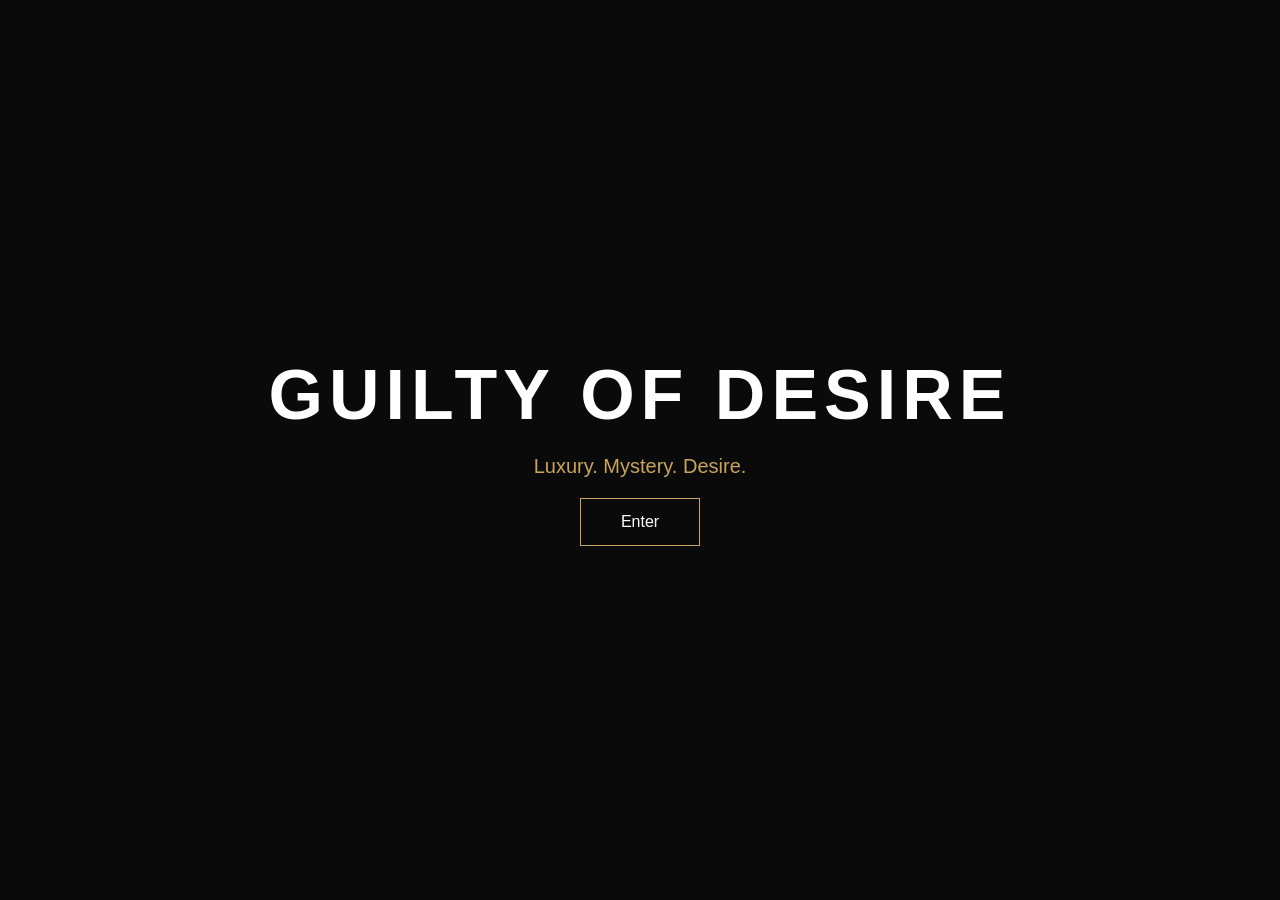
==== index.html @ ef9a3c9b "first website version" ====
<!DOCTYPE html>
<html>
<head>
  <title>Guilty of Desire</title>
  <link rel="stylesheet" href="style.css">
</head>
<body>
  <section class="hero">
    <h1>Guilty of Desire</h1>
    <p>Luxury. Mystery. Desire.</p>
    <button>Enter</button>
  </section>

  <script src="script.js"></script>
</body>
</html>
---- style.css ----
* {
  margin: 0;
  padding: 0;
  box-sizing: border-box;
}

body {
  background: #0a0a0a;
  color: white;
  font-family: 'Segoe UI', sans-serif;
}

.hero {
  height: 100vh;
  display: flex;
  flex-direction: column;
  justify-content: center;
  align-items: center;
  gap: 20px;
  text-align: center;
}

h1 {
  font-size: 70px;
  letter-spacing: 6px;
  text-transform: uppercase;
}

p {
  color: #c9a45c;
  font-size: 20px;
}

button {
  padding: 14px 40px;
  border: 1px solid #c9a45c;
  background: transparent;
  color: white;
  font-size: 16px;
  cursor: pointer;
  transition: 0.3s ease;
}

button:hover {
  background: #c9a45c;
  color: black;
}
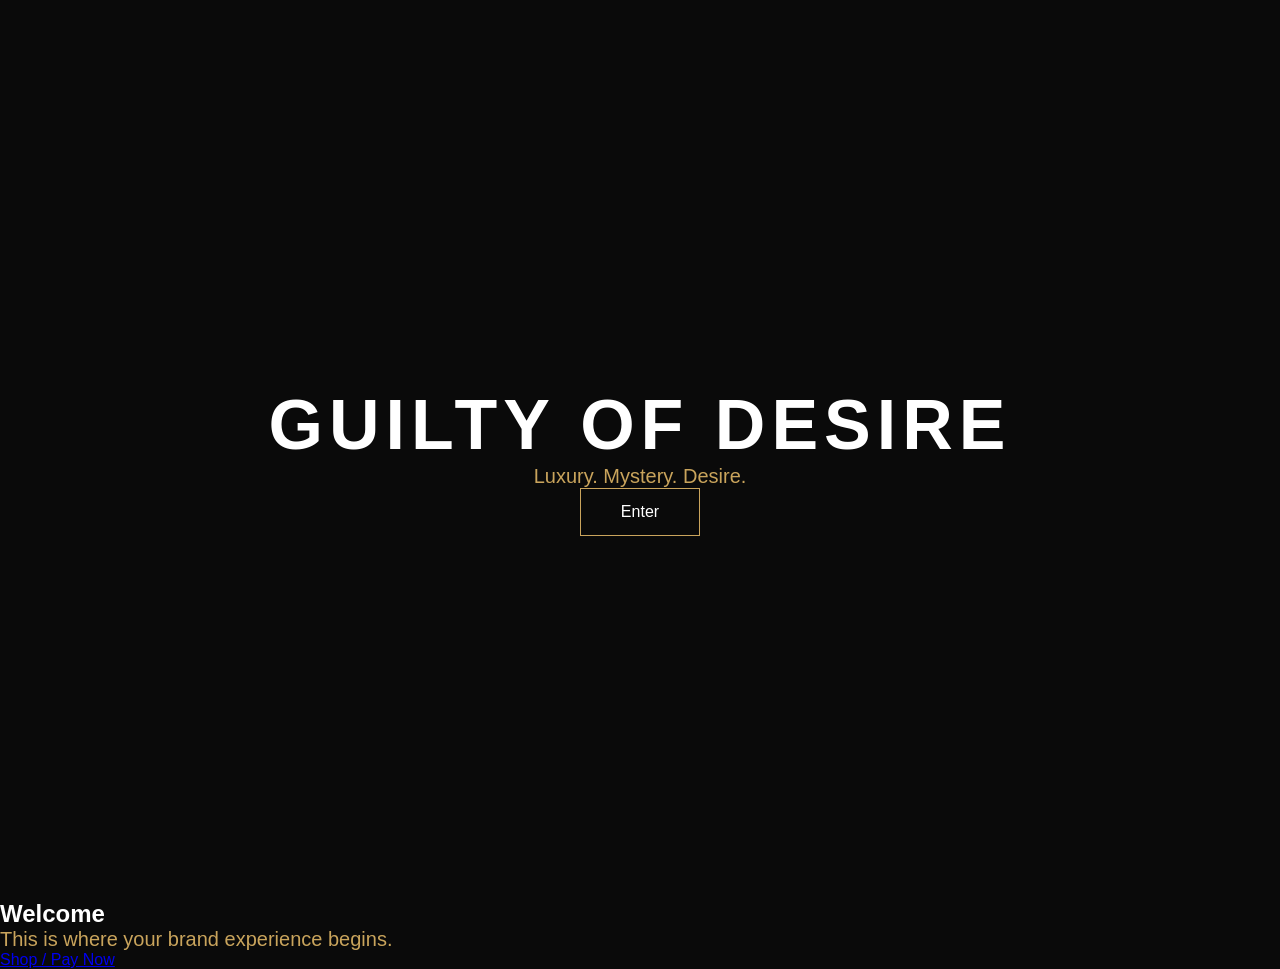
==== commit 02bf7f05: "luxury redesign" ====
--- a/index.html
+++ b/index.html
@@ -1,16 +1,32 @@
 <!DOCTYPE html>
-<html>
+<html lang="en">
 <head>
+  <meta charset="UTF-8">
   <title>Guilty of Desire</title>
   <link rel="stylesheet" href="style.css">
+
+  <!-- Google Font -->
+  <link href="https://fonts.googleapis.com/css2?family=Playfair+Display:wght@500;700&display=swap" rel="stylesheet">
 </head>
 <body>
+
   <section class="hero">
-    <h1>Guilty of Desire</h1>
-    <p>Luxury. Mystery. Desire.</p>
-    <button>Enter</button>
+    <div class="overlay"></div>
+
+    <div class="content">
+      <h1>Guilty of Desire</h1>
+      <p>Luxury. Mystery. Desire.</p>
+      <button id="enterBtn">Enter</button>
+    </div>
+  </section>
+
+  <section class="next-section">
+    <h2>Welcome</h2>
+    <p>This is where your brand experience begins.</p>
   </section>
 
   <script src="script.js"></script>
 </body>
-</html>+</html><a href="YOUR_STRIPE_LINK" class="pay-btn">
+  Shop / Pay Now
+</a>
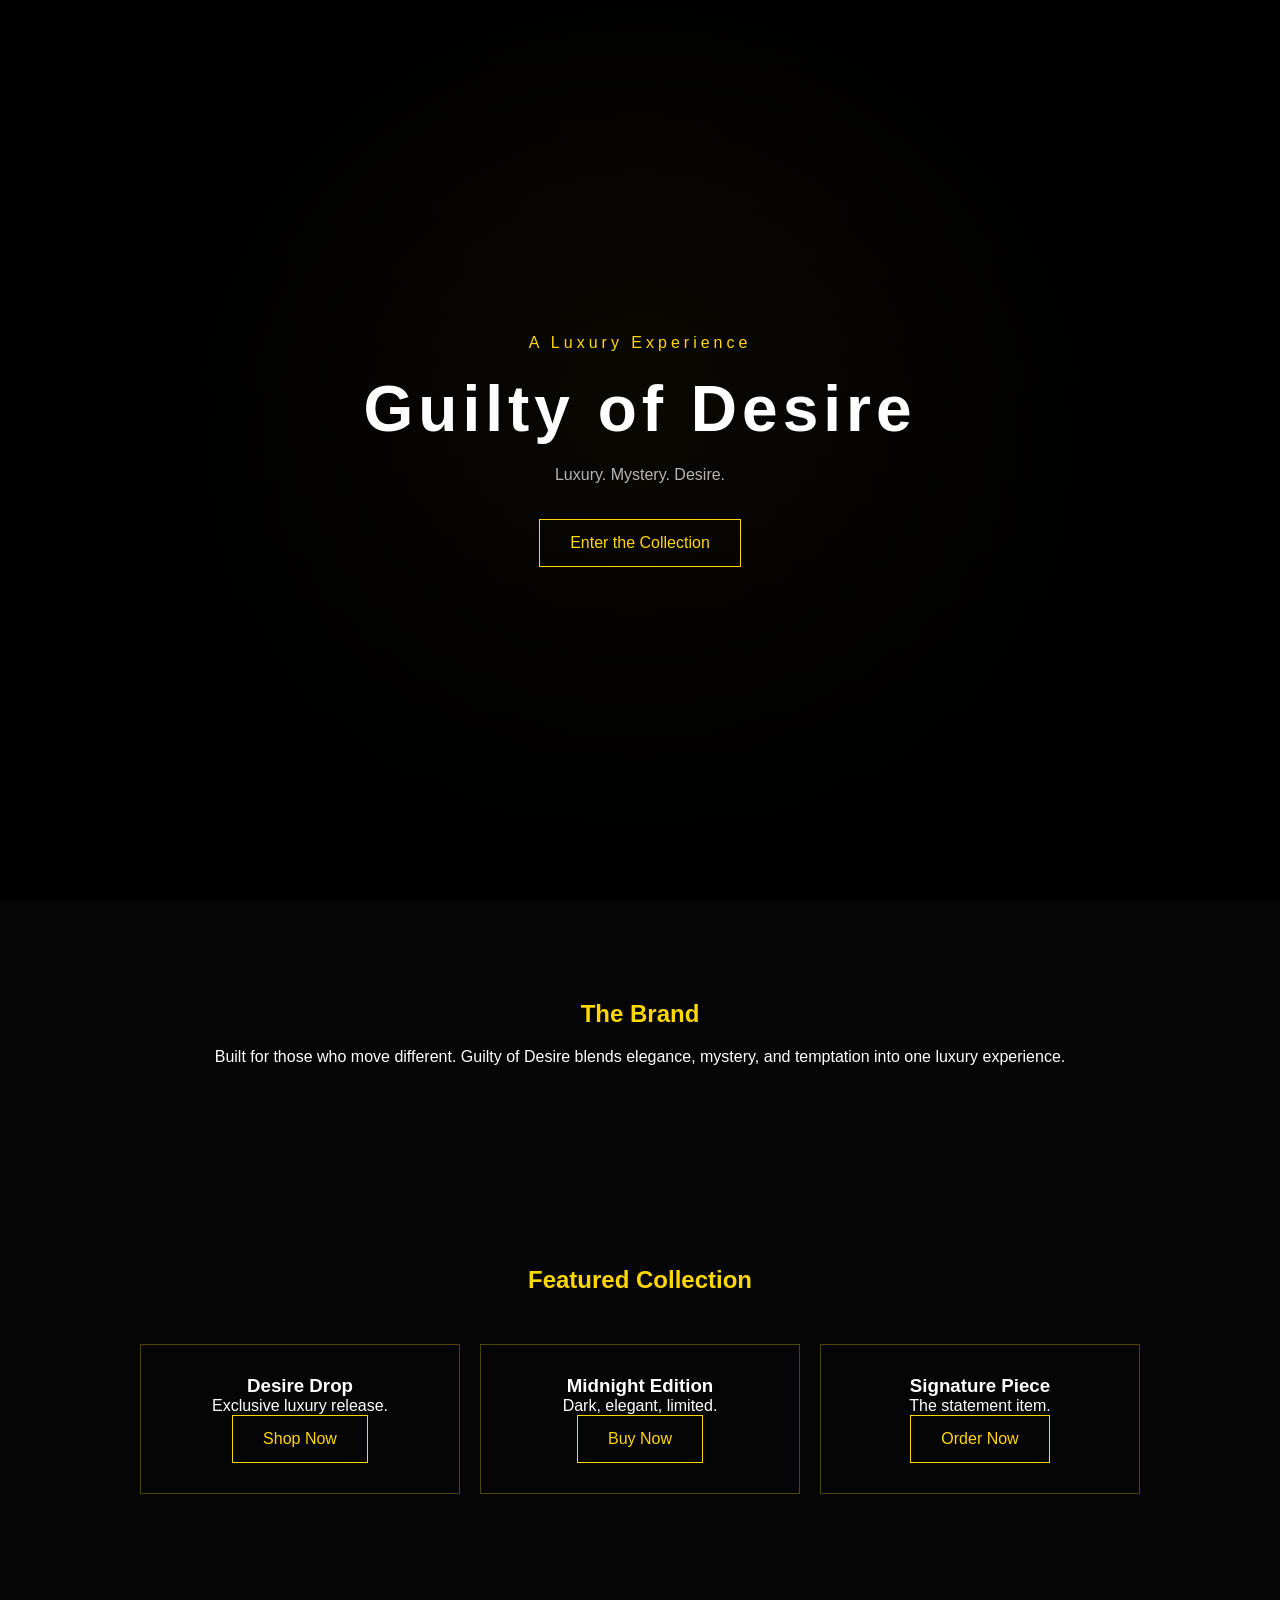
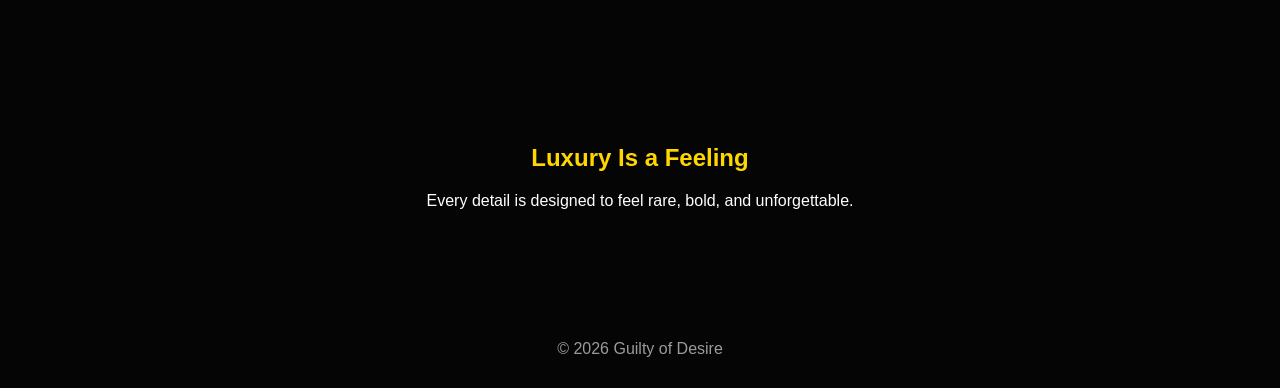
==== commit 6ae8c587: "final design update" ====
--- a/index.html
+++ b/index.html
@@ -1,32 +1,70 @@
 <!DOCTYPE html>
 <html lang="en">
 <head>
-  <meta charset="UTF-8">
+  <meta charset="UTF-8" />
+  <meta name="viewport" content="width=device-width, initial-scale=1.0"/>
   <title>Guilty of Desire</title>
-  <link rel="stylesheet" href="style.css">
+  <link rel="stylesheet" href="style.css" />
+</head>
 
-  <!-- Google Font -->
-  <link href="https://fonts.googleapis.com/css2?family=Playfair+Display:wght@500;700&display=swap" rel="stylesheet">
-</head>
 <body>
 
+  <!-- HERO -->
   <section class="hero">
-    <div class="overlay"></div>
-
-    <div class="content">
+    <div class="hero-content">
+      <p class="eyebrow">A Luxury Experience</p>
       <h1>Guilty of Desire</h1>
-      <p>Luxury. Mystery. Desire.</p>
-      <button id="enterBtn">Enter</button>
+      <p class="tagline">Luxury. Mystery. Desire.</p>
+      <a href="#collection" class="main-btn">Enter the Collection</a>
     </div>
   </section>
 
-  <section class="next-section">
-    <h2>Welcome</h2>
-    <p>This is where your brand experience begins.</p>
+  <!-- BRAND -->
+  <section class="section reveal">
+    <h2>The Brand</h2>
+    <p>
+      Built for those who move different. Guilty of Desire blends elegance,
+      mystery, and temptation into one luxury experience.
+    </p>
   </section>
+
+  <!-- PRODUCTS -->
+  <section id="collection" class="products reveal">
+    <h2>Featured Collection</h2>
+
+    <div class="product-grid">
+      <div class="product-card">
+        <h3>Desire Drop</h3>
+        <p>Exclusive luxury release.</p>
+        <a href="https://buy.stripe.com/test_link" class="pay-btn">Shop Now</a>
+      </div>
+
+      <div class="product-card">
+        <h3>Midnight Edition</h3>
+        <p>Dark, elegant, limited.</p>
+        <a href="https://buy.stripe.com/test_link" class="pay-btn">Buy Now</a>
+      </div>
+
+      <div class="product-card">
+        <h3>Signature Piece</h3>
+        <p>The statement item.</p>
+        <a href="https://buy.stripe.com/test_link" class="pay-btn">Order Now</a>
+      </div>
+    </div>
+  </section>
+
+  <!-- FINAL SECTION -->
+  <section class="section reveal">
+    <h2>Luxury Is a Feeling</h2>
+    <p>
+      Every detail is designed to feel rare, bold, and unforgettable.
+    </p>
+  </section>
+
+  <footer>
+    <p>© 2026 Guilty of Desire</p>
+  </footer>
 
   <script src="script.js"></script>
 </body>
-</html><a href="YOUR_STRIPE_LINK" class="pay-btn">
-  Shop / Pay Now
-</a>+</html>
--- a/style.css
+++ b/style.css
@@ -4,44 +4,138 @@
   box-sizing: border-box;
 }
 
-body {
-  background: #0a0a0a;
-  color: white;
-  font-family: 'Segoe UI', sans-serif;
+html {
+  scroll-behavior: smooth;
 }
 
+body {
+  background: #050505;
+  color: white;
+  font-family: Arial, sans-serif;
+}
+
+/* HERO */
 .hero {
   height: 100vh;
+  background:
+    linear-gradient(rgba(0,0,0,0.6), rgba(0,0,0,0.95)),
+    radial-gradient(circle at center, #2b2108, #000 60%);
   display: flex;
-  flex-direction: column;
+  align-items: center;
   justify-content: center;
-  align-items: center;
-  gap: 20px;
   text-align: center;
 }
 
-h1 {
-  font-size: 70px;
-  letter-spacing: 6px;
-  text-transform: uppercase;
+.hero-content {
+  animation: fadeUp 1.5s ease forwards;
 }
 
-p {
-  color: #c9a45c;
-  font-size: 20px;
+.eyebrow {
+  color: gold;
+  letter-spacing: 4px;
+  margin-bottom: 20px;
 }
 
-button {
-  padding: 14px 40px;
-  border: 1px solid #c9a45c;
-  background: transparent;
-  color: white;
-  font-size: 16px;
-  cursor: pointer;
+h1 {
+  font-size: 4rem;
+  letter-spacing: 5px;
+}
+
+.tagline {
+  margin: 20px 0 35px;
+  opacity: 0.7;
+}
+
+/* BUTTONS */
+.main-btn,
+.pay-btn {
+  display: inline-block;
+  padding: 14px 30px;
+  border: 1px solid gold;
+  color: gold;
+  text-decoration: none;
   transition: 0.3s ease;
 }
 
-button:hover {
-  background: #c9a45c;
+.main-btn:hover,
+.pay-btn:hover {
+  background: gold;
   color: black;
+  transform: scale(1.05);
+  box-shadow: 0 0 20px rgba(255,215,0,0.4);
+}
+
+/* SECTIONS */
+.section,
+.products {
+  padding: 100px 20px;
+  text-align: center;
+}
+
+.section h2,
+.products h2 {
+  color: gold;
+  margin-bottom: 20px;
+}
+
+/* PRODUCTS */
+.product-grid {
+  max-width: 1000px;
+  margin: 50px auto;
+  display: grid;
+  grid-template-columns: repeat(3, 1fr);
+  gap: 20px;
+}
+
+.product-card {
+  border: 1px solid rgba(255,215,0,0.3);
+  padding: 30px;
+  transition: 0.3s;
+}
+
+.product-card:hover {
+  transform: translateY(-10px);
+  border-color: gold;
+}
+
+/* SCROLL ANIMATION */
+.reveal {
+  opacity: 0;
+  transform: translateY(50px);
+  transition: 1s;
+}
+
+.reveal.active {
+  opacity: 1;
+  transform: translateY(0);
+}
+
+/* FOOTER */
+footer {
+  padding: 30px;
+  text-align: center;
+  opacity: 0.6;
+}
+
+/* ANIMATION */
+@keyframes fadeUp {
+  from {
+    opacity: 0;
+    transform: translateY(40px);
+  }
+  to {
+    opacity: 1;
+    transform: translateY(0);
+  }
+}
+
+/* MOBILE */
+@media (max-width: 768px) {
+  h1 {
+    font-size: 2.5rem;
+  }
+
+  .product-grid {
+    grid-template-columns: 1fr;
+  }
 }
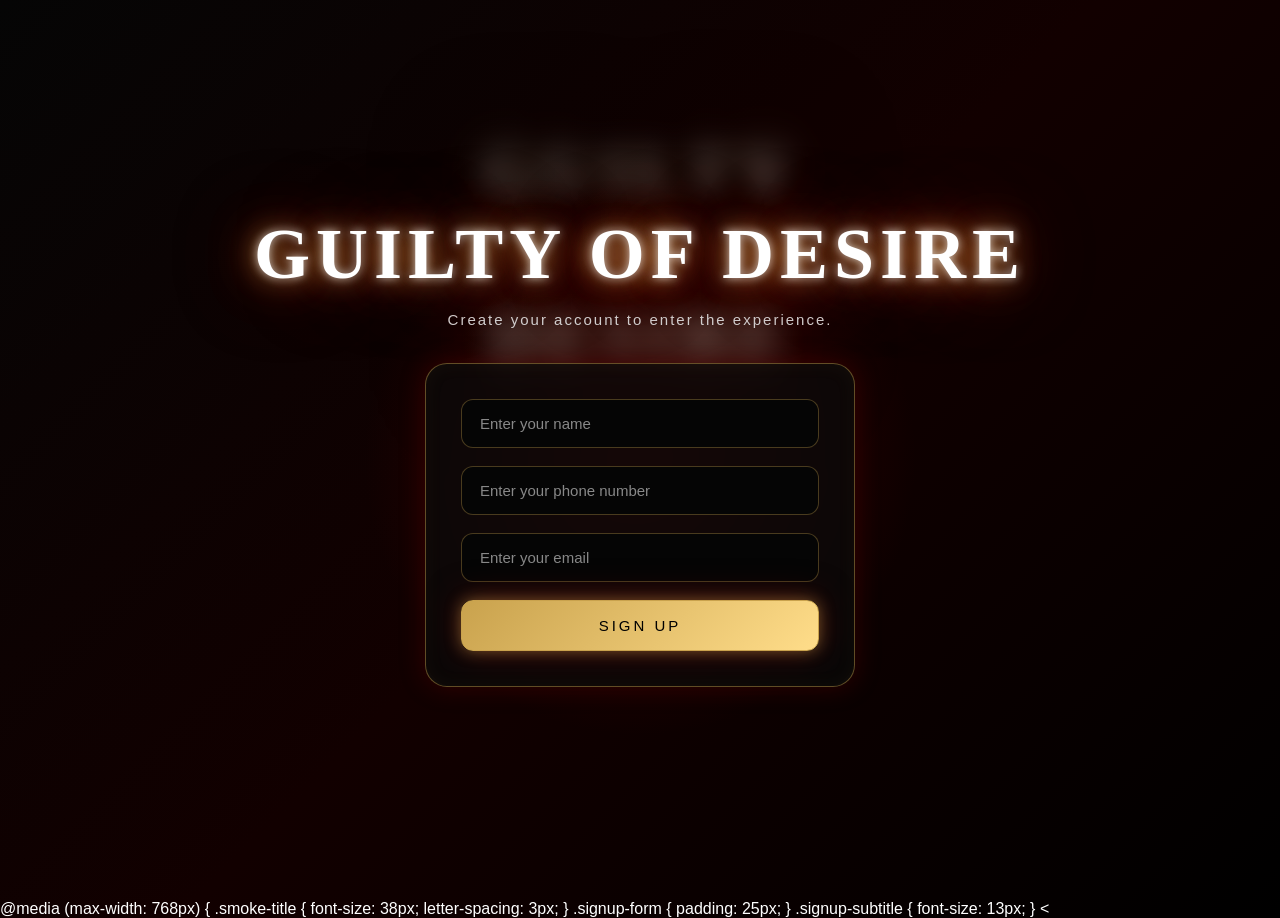
==== commit c11b8aa7: "Update signup page and website design" ====
--- a/index.html
+++ b/index.html
@@ -1,70 +1,44 @@
 <!DOCTYPE html>
 <html lang="en">
 <head>
-  <meta charset="UTF-8" />
-  <meta name="viewport" content="width=device-width, initial-scale=1.0"/>
-  <title>Guilty of Desire</title>
-  <link rel="stylesheet" href="style.css" />
+  <meta charset="UTF-8">
+  <meta name="viewport" content="width=device-width, initial-scale=1.0">
+  <title>Sign Up | Guilty of Desire</title>
+  <link rel="stylesheet" href="style.css">
 </head>
+<body class="signup-body">
 
-<body>
+  <section class="signup-page">
 
-  <!-- HERO -->
-  <section class="hero">
-    <div class="hero-content">
-      <p class="eyebrow">A Luxury Experience</p>
-      <h1>Guilty of Desire</h1>
-      <p class="tagline">Luxury. Mystery. Desire.</p>
-      <a href="#collection" class="main-btn">Enter the Collection</a>
+    <div class="signup-hero">
+      <h1 class="smoke-title">Guilty of Desire</h1>
+      <p class="signup-subtitle">Create your account to enter the experience.</p>
     </div>
+
+    <form class="signup-form" id="signupForm">
+      <input type="text" id="name" placeholder="Enter your name" required>
+      <input type="tel" id="phone" placeholder="Enter your phone number" required>
+      <input type="email" id="email" placeholder="Enter your email" required>
+
+      <button type="submit" class="glow-signup-button">Sign Up</button>
+    </form>
+
   </section>
-
-  <!-- BRAND -->
-  <section class="section reveal">
-    <h2>The Brand</h2>
-    <p>
-      Built for those who move different. Guilty of Desire blends elegance,
-      mystery, and temptation into one luxury experience.
-    </p>
-  </section>
-
-  <!-- PRODUCTS -->
-  <section id="collection" class="products reveal">
-    <h2>Featured Collection</h2>
-
-    <div class="product-grid">
-      <div class="product-card">
-        <h3>Desire Drop</h3>
-        <p>Exclusive luxury release.</p>
-        <a href="https://buy.stripe.com/test_link" class="pay-btn">Shop Now</a>
-      </div>
-
-      <div class="product-card">
-        <h3>Midnight Edition</h3>
-        <p>Dark, elegant, limited.</p>
-        <a href="https://buy.stripe.com/test_link" class="pay-btn">Buy Now</a>
-      </div>
-
-      <div class="product-card">
-        <h3>Signature Piece</h3>
-        <p>The statement item.</p>
-        <a href="https://buy.stripe.com/test_link" class="pay-btn">Order Now</a>
-      </div>
-    </div>
-  </section>
-
-  <!-- FINAL SECTION -->
-  <section class="section reveal">
-    <h2>Luxury Is a Feeling</h2>
-    <p>
-      Every detail is designed to feel rare, bold, and unforgettable.
-    </p>
-  </section>
-
-  <footer>
-    <p>© 2026 Guilty of Desire</p>
-  </footer>
 
   <script src="script.js"></script>
 </body>
-</html>+</html>
+@media (max-width: 768px) {
+  .smoke-title {
+    font-size: 38px;
+    letter-spacing: 3px;
+  }
+
+  .signup-form {
+    padding: 25px;
+  }
+
+  .signup-subtitle {
+    font-size: 13px;
+  }
+<
--- a/style.css
+++ b/style.css
@@ -1,4 +1,36 @@
-* {
+.site-header {
+  width: 100%;
+  padding: 20px 40px;
+  background: #050505;
+  position: sticky;
+  top: 0;
+  z-index: 100;
+}
+
+.navbar {
+  display: flex;
+  justify-content: space-between;
+  align-items: center;
+}
+
+.logo {
+  color: #c9a24d;
+  font-size: 22px;
+  letter-spacing: 2px;
+  text-transform: uppercase;
+}
+
+.nav-links a {
+  color: white;
+  text-decoration: none;
+  margin-left: 25px;
+  font-size: 14px;
+  letter-spacing: 1px;
+}
+
+.nav-links a:hover {
+  color: #c9a24d;
+}* {
   margin: 0;
   padding: 0;
   box-sizing: border-box;
@@ -10,7 +42,7 @@
 
 body {
   background: #050505;
-  color: white;
+  color: rgb(253, 249, 249);
   font-family: Arial, sans-serif;
 }
 
@@ -138,4 +170,458 @@
   .product-grid {
     grid-template-columns: 1fr;
   }
+}.hero {
+  min-height: 100vh;
+  background: radial-gradient(circle at center, #3a0000, #050505 70%);
+  color: white;
+  display: flex;
+  flex-direction: column;
+  justify-content: center;
+  align-items: center;
+  text-align: center;
+  padding: 80px 30px;
+}
+
+.hero-small-text {
+  color: #c9a24d;
+  text-transform: uppercase;
+  letter-spacing: 5px;
+  font-size: 14px;
+}
+
+.hero h1 {
+  font-size: 80px;
+  margin: 20px 0;
+  letter-spacing: 4px;
+  text-transform: uppercase;
+}
+
+.hero-tagline {
+  font-size: 20px;
+  color: #dddddd;
+  margin-bottom: 35px;
+}
+
+.hero-button {
+  border: 1px solid #c9a24d;
+  color: #c9a24d;
+  padding: 14px 30px;
+  text-decoration: none;
+  text-transform: uppercase;
+  letter-spacing: 2px;
+  transition: 0.3s ease;
+}.hero-button:hover {
+  background: #c9a24d;
+  color: black;
+  transform: scale(1.05);
+  box-shadow: 0 0 25px rgba(201, 162, 77, 0.5);
+}
+
+.hero-button:hover {
+  background: #c9a24d;
+  color: black;
+}.section {
+  padding: 100px 40px;
+  background: #050505;
+  color: white;
+  text-align: center;
+}
+
+.section h2 {
+  font-size: 42px;
+  color: #c9a24d;
+  margin-bottom: 25px;
+  text-transform: uppercase;
+  letter-spacing: 3px;
+}
+
+.section p {
+  max-width: 700px;
+  margin: 0 auto;
+  line-height: 1.8;
+  color: #dddddd;
+  font-size: 18px;
+}.music-card {
+  max-width: 600px;
+  margin: 0 auto;
+  padding: 40px;
+  border: 1px solid rgba(201, 162, 77, 0.4);
+  background: linear-gradient(145deg, #111111, #1a0000);
+  border-radius: 20px;
+}
+
+.music-card h3 {
+  font-size: 28px;
+  color: white;
+  margin-bottom: 15px;
+}
+
+.music-buttons {
+  margin-top: 30px;
+}
+
+.section-button {
+  display: inline-block;
+  margin: 10px;
+  padding: 12px 24px;
+  border: 1px solid #c9a24d;
+  color: #c9a24d;
+  text-decoration: none;
+  text-transform: uppercase;
+  letter-spacing: 1px;
+  transition: 0.3s ease;
+}
+
+.section-button:hover {
+  background: #c9a24d;
+  color: black;
+}.site-header {
+  width: 100%;
+  padding: 20px 40px;
+  background: #050505;
+  position: sticky;
+  top: 0;
+  z-index: 100;
+}
+
+.navbar {
+  display: flex;
+  justify-content: space-between;
+  align-items: center;
+}
+
+.logo {
+  color: #c9a24d;
+  font-size: 22px;
+  letter-spacing: 2px;
+  text-transform: uppercase;
+}
+
+.nav-links a {
+  color: white;
+  text-decoration: none;
+  margin-left: 25px;
+  font-size: 14px;
+  letter-spacing: 1px;
+}
+
+.nav-links a:hover {
+  color: #c9a24d;
+}.gallery-grid {
+  display: grid;
+  grid-template-columns: repeat(3, 1fr);
+  gap: 25px;
+  max-width: 1000px;
+  margin: 0 auto;
+}
+
+.gallery-item {
+  height: 250px;
+  background: linear-gradient(145deg, #220000, #111111);
+  border: 1px solid rgba(201, 162, 77, 0.3);
+  display: flex;
+  align-items: center;
+  justify-content: center;
+  color: #c9a24d;
+  letter-spacing: 2px;
+  transition: 0.3s ease;
+}
+
+.gallery-item:hover {
+  transform: scale(1.03);
+  box-shadow: 0 0 25px rgba(201, 162, 77, 0.25);
+}.merch-grid {
+  display: grid;
+  grid-template-columns: repeat(3, 1fr);
+  gap: 25px;
+  max-width: 1000px;
+  margin: 0 auto;
+}
+
+.merch-card {
+  padding: 40px 25px;
+  background: #111111;
+  border: 1px solid rgba(201, 162, 77, 0.35);
+  border-radius: 18px;
+  transition: 0.3s ease;
+}
+
+.merch-card:hover {
+  transform: translateY(-8px);
+  box-shadow: 0 0 25px rgba(201, 162, 77, 0.2);
+}
+
+.merch-card h3 {
+  color: white;
+  font-size: 24px;
+}
+
+.merch-card p {
+  color: #c9a24d;
+}.footer {
+  background: black;
+  color: #777777;
+  text-align: center;
+  padding: 30px;
+  font-size: 14px;
+}.reveal {
+  opacity: 0;
+  transform: translateY(40px);
+  transition: 0.8s ease;
+}
+
+.reveal.active {
+  opacity: 1;
+  transform: translateY(0);
+}.hero-button {
+  display: inline-block;
+  padding: 12px 28px;
+  margin-top: 15px;
+  border: 1px solid #f5c76b;
+  color: #111;
+  background: #f5c76b;
+  text-decoration: none;
+  text-transform: uppercase;
+  letter-spacing: 2px;
+  font-size: 12px;
+  cursor: pointer;
+}.popup {
+  position: fixed;
+  top: 0;
+  left: 0;
+  width: 100%;
+  height: 100%;
+  background: rgba(0, 0, 0, 0.85);
+  display: none;
+  justify-content: center;
+  align-items: center;
+  z-index: 999;
+}
+
+.popup.active {
+  display: flex;
+}
+
+.popup-box {
+  background: #111111;
+  border: 1px solid #c9a24d;
+  padding: 40px;
+  text-align: center;
+  color: white;
+  max-width: 400px;
+  border-radius: 18px;
+}
+
+.popup-box h2 {
+  color: #c9a24d;
+}
+
+.popup-box button {
+  margin-top: 20px;
+  padding: 12px 24px;
+  border: 1px solid #c9a24d;
+  background: transparent;
+  color: #c9a24d;
+  cursor: pointer;
+}@media (max-width: 768px) {
+  .navbar {
+    flex-direction: column;
+    gap: 20px;
+  }
+
+  .nav-links {
+    display: flex;
+    flex-direction: column;
+    gap: 15px;
+    text-align: center;
+  }
+
+  .nav-links a {
+    margin-left: 0;
+  }
+
+  .hero h1 {
+    font-size: 42px;
+  }
+
+  .hero-tagline {
+    font-size: 16px;
+  }
+
+  .gallery-grid,
+  .merch-grid {
+    grid-template-columns: 1fr;
+  }
+
+  .section {
+    padding: 70px 25px;
+  }
+}/* SIGNUP PAGE */
+
+.signup-body {
+  margin: 0;
+  min-height: 100vh;
+  background:
+    radial-gradient(circle at center, rgba(90, 0, 0, 0.55), transparent 35%),
+    linear-gradient(135deg, #050505, #120000, #000000);
+  color: white;
+  font-family: Arial, sans-serif;
+}
+
+.signup-page {
+  min-height: 100vh;
+  display: flex;
+  flex-direction: column;
+  justify-content: center;
+  align-items: center;
+  gap: 35px;
+  padding: 40px 20px;
+  text-align: center;
+}
+
+.signup-hero {
+  position: relative;
+}
+
+.smoke-title {
+  font-size: 72px;
+  margin: 0;
+  color: #ffffff;
+  letter-spacing: 6px;
+  text-transform: uppercase;
+  font-family: Georgia, serif;
+  position: relative;
+  text-shadow:
+    0 0 10px rgba(255, 255, 255, 0.7),
+    0 0 25px rgba(201, 162, 77, 0.7),
+    0 0 45px rgba(255, 80, 0, 0.7),
+    0 0 80px rgba(90, 0, 0, 1);
+  animation: fireGlow 2.5s infinite alternate;
+}
+
+.smoke-title::before {
+  content: "Guilty of Desire";
+  position: absolute;
+  left: 50%;
+  top: 50%;
+  transform: translate(-50%, -50%);
+  color: transparent;
+  text-shadow:
+    0 0 25px rgba(255, 255, 255, 0.35),
+    0 0 55px rgba(201, 162, 77, 0.25),
+    0 0 90px rgba(120, 120, 120, 0.35),
+    0 0 120px rgba(90, 0, 0, 0.6);
+  filter: blur(10px);
+  z-index: -1;
+  animation: smokeMove 5s ease-in-out infinite alternate;
+}
+
+@keyframes smokeMove {
+  from {
+    transform: translate(-52%, -48%) scale(1);
+    opacity: 0.45;
+  }
+
+  to {
+    transform: translate(-48%, -58%) scale(1.15);
+    opacity: 0.85;
+  }
+}
+
+@keyframes fireGlow {
+  from {
+    text-shadow:
+      0 0 8px rgba(255, 255, 255, 0.6),
+      0 0 20px rgba(201, 162, 77, 0.6),
+      0 0 35px rgba(255, 80, 0, 0.5),
+      0 0 65px rgba(90, 0, 0, 0.9);
+  }
+
+  to {
+    text-shadow:
+      0 0 12px rgba(255, 255, 255, 0.9),
+      0 0 30px rgba(255, 210, 125, 0.9),
+      0 0 55px rgba(255, 60, 0, 0.8),
+      0 0 95px rgba(90, 0, 0, 1);
+  }
+}
+
+.signup-subtitle {
+  margin-top: 15px;
+  color: #d6d6d6;
+  letter-spacing: 2px;
+  font-size: 15px;
+}
+
+.signup-form {
+  width: 100%;
+  max-width: 430px;
+  padding: 35px;
+  background: rgba(10, 10, 10, 0.75);
+  border: 1px solid rgba(201, 162, 77, 0.45);
+  border-radius: 22px;
+  box-shadow:
+    0 0 25px rgba(90, 0, 0, 0.45),
+    inset 0 0 20px rgba(201, 162, 77, 0.05);
+  backdrop-filter: blur(8px);
+}
+
+.signup-form input {
+  width: 100%;
+  box-sizing: border-box;
+  margin-bottom: 18px;
+  padding: 15px 18px;
+  background: #050505;
+  border: 1px solid rgba(201, 162, 77, 0.35);
+  color: white;
+  border-radius: 12px;
+  outline: none;
+  font-size: 15px;
+}
+
+.signup-form input::placeholder {
+  color: #888888;
+}
+
+.signup-form input:focus {
+  border-color: #c9a24d;
+  box-shadow: 0 0 15px rgba(201, 162, 77, 0.35);
+}
+
+.glow-signup-button {
+  width: 100%;
+  padding: 16px;
+  border: 1px solid #c9a24d;
+  background: linear-gradient(135deg, #c9a24d, #ffdd8a);
+  color: #000000;
+  border-radius: 12px;
+  font-size: 15px;
+  text-transform: uppercase;
+  letter-spacing: 3px;
+  cursor: pointer;
+  transition: 0.3s ease;
+  box-shadow:
+    0 0 15px rgba(201, 162, 77, 0.5),
+    0 0 35px rgba(90, 0, 0, 0.6);
+}
+
+.glow-signup-button:hover {
+  transform: scale(1.04);
+  box-shadow:
+    0 0 20px rgba(255, 255, 255, 0.5),
+    0 0 45px rgba(201, 162, 77, 0.9),
+    0 0 80px rgba(255, 60, 0, 0.6);
+}@media (max-width: 768px) {
+  .smoke-title {
+    font-size: 38px;
+    letter-spacing: 3px;
+  }
+
+  .signup-form {
+    padding: 25px;
+  }
+
+  .signup-subtitle {
+    font-size: 13px;
+  }
 }
